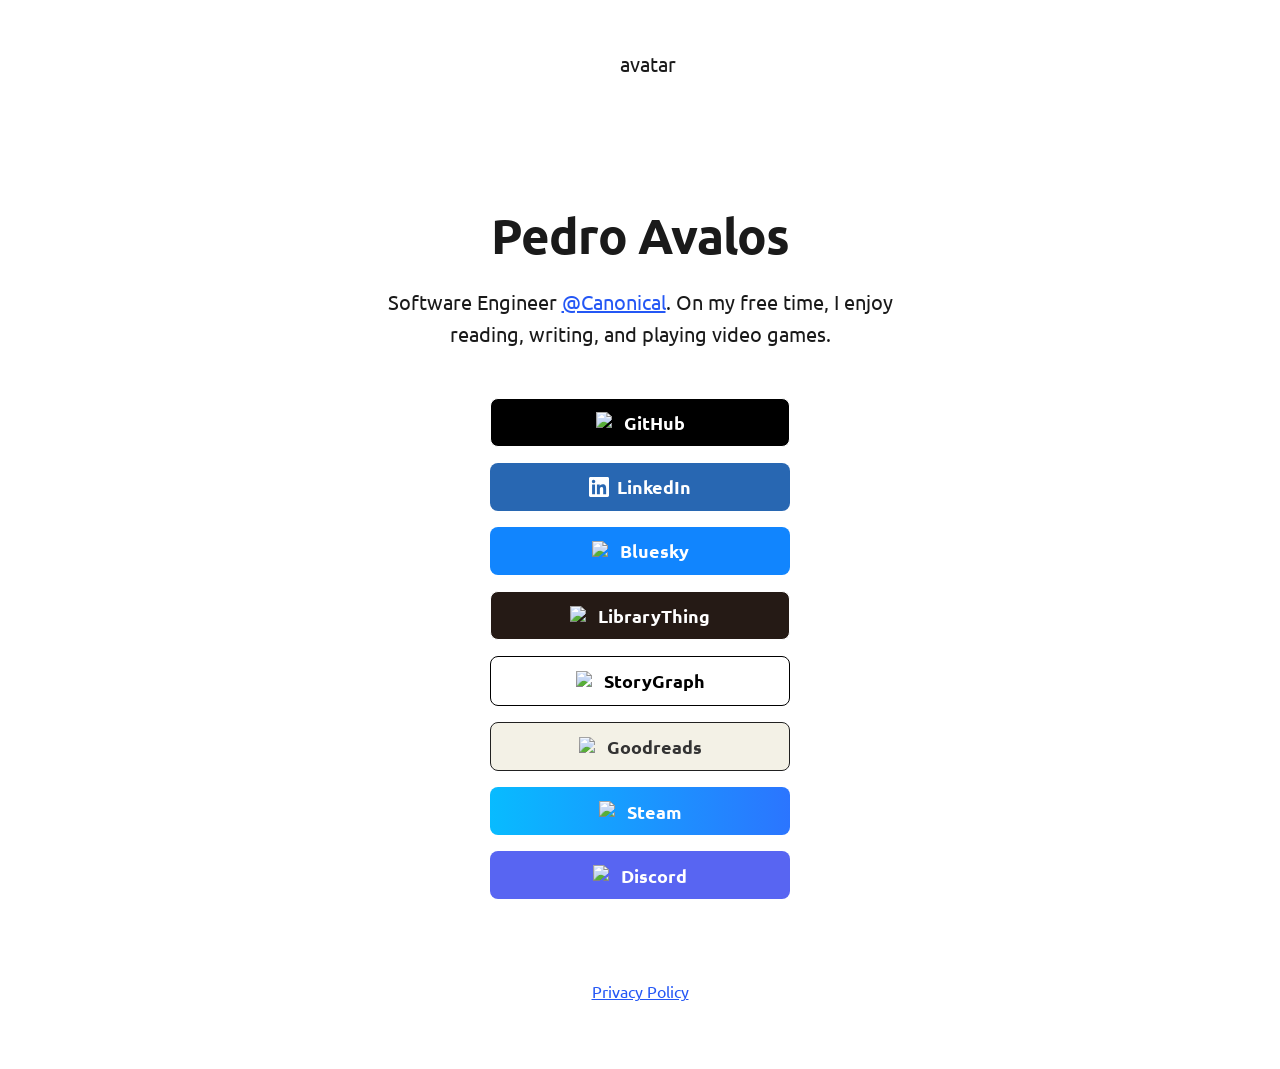
==== index.html @ b870639d "feat: add initial code" ====
<!doctype html>
<html class="theme-auto" lang="en">
  <head>
    <meta charset="utf-8" />
    <meta name="viewport" content="width=device-width, initial-scale=1" />

    <title>Pedro Avalos</title>
    <meta
      name="description"
      content="Pedro Avalos is a software engineer and avid reader."
    />
    <link rel="icon" type="image/png" href="images/avatar.png" />
    <link rel="canonical" href="https://links.pavalos.xyz" />
    <meta name="author" content="Pedro Avalos" />

    <meta
      name="theme-color"
      content="#ffffff"
      media="(prefers-color-scheme: light)"
    />
    <meta
      name="theme-color"
      content="#121212"
      media="(prefers-color-scheme: dark)"
    />

    <link rel="preconnect" href="https://fonts.googleapis.com" />
    <link rel="preconnect" href="https://fonts.gstatic.com" crossorigin />
    <link
      href="https://fonts.googleapis.com/css2?family=Ubuntu:ital,wght@0,300;0,400;0,500;0,700;1,300;1,400;1,500;1,700&display=swap"
      rel="stylesheet"
    />

    <script
      src="https://kit.fontawesome.com/ab210f94b9.js"
      crossorigin="anonymous"
    ></script>

    <link rel="stylesheet" href="css/reset.css" />
    <link rel="stylesheet" href="css/style.css" />
    <link rel="stylesheet" href="css/brands.css" />
  </head>
  <body>
    <div class="container">
      <div class="column">
        <main>
          <img
            class="avatar avatar--rounded"
            alt="avatar"
            src="https://gravatar.com/avatar/72b36fd81f186ebf557900daceefaf419f64071e469ca82c262ba1b2909dc4ea?s=128"
          />
          <h1>Pedro Avalos</h1>
          <p>
            Software Engineer
            <a
              href="https://canonical.com"
              target="_blank"
              rel="noopener noreferrer"
              >@Canonical</a
            >. On my free time, I enjoy reading, writing, and playing video
            games.
          </p>
          <nav class="button-stack" aria-label="Links">
            <a
              class="button button-github"
              href="https://github.com/pedro-avalos"
              target="_blank"
              rel="noopener noreferrer"
            >
              <img
                class="icon"
                aria-hidden="true"
                height="24"
                width="24"
                src="https://cdn.simpleicons.org/github/white?viewbox=auto"
                alt="GitHub Logo"
              />
              GitHub
            </a>
            <a
              class="button button-linked"
              href="https://www.linkedin.com/in/pedro-avalos"
              target="_blank"
              rel="noopener noreferrer"
            >
              <img
                class="icon"
                aria-hidden="true"
                src="images/icons/linkedin.svg"
                alt="LinkedIn Logo"
              />
              LinkedIn
            </a>
            <a
              class="button button-bluesky"
              href="https://bsky.app/profile/pavalos.xyz"
              target="_blank"
              rel="noopener noreferrer"
            >
              <img
                class="icon"
                aria-hidden="true"
                height="24"
                width="24"
                src="https://cdn.simpleicons.org/bluesky/white?viewbox=auto"
                alt="Bluesky Logo"
              />
              Bluesky
            </a>
            <a
              class="button button-librarything"
              href="https://www.librarything.com/profile/pavalos"
              target="_blank"
              rel="noopener noreferrer"
            >
              <img
                class="icon"
                aria-hidden="true"
                height="24"
                width="24"
                src="https://cdn.simpleicons.org/librarything/white?viewbox=auto"
                alt="LibraryThing Logo"
              />
              LibraryThing
            </a>
            <a
              class="button button-storygraph"
              href="https://app.thestorygraph.com/profile/pavalos"
              target="_blank"
              rel="noopener noreferrer"
            >
              <img
                class="icon"
                aria-hidden="true"
                height="24"
                width="24"
                src="https://cdn.simpleicons.org/thestorygraph?viewbox=auto"
                alt="StoryGraph Logo"
              />
              StoryGraph
            </a>
            <a
              class="button button-goodreads"
              href="https://www.goodreads.com/pavalos"
              target="_blank"
              rel="noopener noreferrer"
            >
              <img
                class="icon"
                aria-hidden="true"
                height="24"
                width="24"
                src="https://cdn.simpleicons.org/goodreads?viewbox=auto"
                alt="Goodreads Logo"
              />
              Goodreads
            </a>
            <a
              class="button button-steam"
              href="https://steamcommunity.com/id/pavalos/"
              target="_blank"
              rel="noopener noreferrer"
            >
              <img
                class="icon"
                aria-hidden="true"
                height="24"
                width="24"
                src="https://cdn.simpleicons.org/steam/white?viewbox=auto"
                alt="Steam Logo"
              />
              Steam
            </a>
            <a
              class="button button-discord"
              href="https://discord.com/users/222534407699955712"
              target="_blank"
              rel="noopener noreferrer"
            >
              <img
                class="icon"
                aria-hidden="true"
                height="24"
                width="24"
                src="https://cdn.simpleicons.org/discord/white?viewbox=auto"
                alt="Discord Logo"
              />
              Discord
            </a>
          </nav>
        </main>
        <footer>
          <a href="privacy.html">
            <i class="fa-solid fa-shield-halved"></i>
            Privacy Policy
          </a>
        </footer>
      </div>
    </div>
  </body>
</html>
---- css/style.css ----
.container {
  position: relative;
  width: 100%;
  max-width: 37.5rem; /* 600px */
  text-align: center;
  margin: 0 auto;
  padding: var(--spacing-xl) var(--spacing-m) 0 var(--spacing-m);
  box-sizing: border-box;
}
.container-left {
  position: relative;
  width: 100%;
  max-width: 37.5rem;
  text-align: left;
  margin: 0 auto;
  padding: 0 1.25rem;
  box-sizing: border-box;
}
.container-left p {
  margin-bottom: 1rem; /* 16px space between paragraphs */
}
.column {
  width: 100%;
  box-sizing: border-box;
}
/* For devices larger than 400px */
@media (min-width: 25rem) {
  /* 400px */
  .container {
    width: 85%;
  }
} /* For devices larger than 550px */
@media (min-width: 34.375rem) {
  /* 550px */
  .container {
    width: 80%;
  }
}

body {
  margin: 0;
  padding: 0;
  background-color: #ffffff;
  color: #1a1a1a;
  font-family: "Ubuntu", sans-serif;
  font-weight: 400;
  font-style: normal;
  line-height: 1.6;
}

:root {
  font-size: 16px; /* Using a 1.25 modular scale for typography */
  --scale-0: 1rem; /* 16px */
  --scale-1: 1.25rem; /* 20px */
  --scale-2: 1.563rem; /* 25px */
  --scale-3: 1.953rem; /* 31px */
  --scale-4: 2.441rem; /* 39px */
  --scale-5: 3.052rem; /* 49px */

  /* Spacing units */
  --spacing-xs: 0.5rem; /* 8px */
  --spacing-s: 1rem; /* 16px */
  --spacing-m: 1.5rem; /* 24px */
  --spacing-l: 2rem; /* 32px */
  --spacing-xl: 3rem; /* 48px */
  --spacing-xxl: 4rem; /* 64px */
}

.avatar {
  width: 8rem; /* 128px */
  height: 8rem;
  border-radius: 50%;
  object-fit: cover;
  background-position: center;
  margin-bottom: var(--spacing-l);
  margin-left: auto;
  margin-right: auto;
  display: block;
}

h1 {
  margin: 0 0 var(--spacing-m) 0;
  font-size: var(--scale-5); /* ~49px */
  font-weight: 800;
  line-height: 1.1;
  letter-spacing: -0.02em;
  word-wrap: break-word;
  overflow-wrap: break-word;
  hyphens: auto; /* Delete this to remove automatic hyphen on line break */
}
body {
  font-size: var(--scale-1); /* 20px */
  line-height: 1.6;
}
.container p {
  margin: 0 0 var(--spacing-xl) 0;
  font-size: var(--scale-1);
  line-height: 1.6;
}

footer {
  margin: var(--spacing-xxl) 0; /* 4rem (64px) top and bottom */
  font-size: var(--scale-0);
}

@media (max-width: 34.375rem) {
  /* 550px */
  h1 {
    font-size: 2rem;
  }
  body {
    font-size: var(--scale-0);
  }
  .container p {
    font-size: var(--scale-0);
  }
  .avatar {
    margin-bottom: var(--spacing-m);
  }
  footer {
    margin: var(--spacing-xl) 0; /* 3rem (48px) top and bottom */
  }
}

a {
  color: #2457f5;
  text-decoration: underline;
}
a:hover {
  color: #083bda;
}

.button,
button {
  display: inline-flex;
  align-items: center;
  justify-content: center;
  width: 18.75rem; /* 300px */
  min-height: 3rem; /* 48px */
  padding: 0.75rem 1rem; /* 12px ; 16px */
  font-size: 1.125rem; /* 18px */
  font-weight: 700;
  text-decoration: none;
  white-space: normal;
  background-color: var(--button-background, transparent);
  color: var(--button-text, #000000);
  border: var(--button-border, none);
  border-radius: 0.5rem;
  cursor: pointer;
  box-sizing: border-box;
  hyphens: auto; /* Delete this to remove automatic hyphen on line break */
  margin-bottom: 1rem;
  text-align: center;
  line-height: 1.3;
}

.icon {
  width: 1.25rem;
  height: 1.25rem;
  margin-right: 0.5rem;
  flex-shrink: 0;
}

.avatar--none {
  border-radius: 0%;
}

.avatar--rounded {
  border-radius: 50%;
}

.avatar--soft {
  border-radius: 0.5rem; /* 8px rounded corners */
}

:root.theme-light {
  color-scheme: light;
}

:root.theme-dark {
  color-scheme: dark;
}
:root.theme-dark :focus-visible {
  outline: 2px solid #4899f7;
  outline-offset: 2px;
}
:root.theme-dark body {
  background-color: #121212;
  color: #ffffff;
}
:root.theme-dark a:not(.button) {
  color: #4899f7;
}
:root.theme-dark a:not(.button):hover {
  color: #7ab8ff;
}

:root.theme-auto {
  color-scheme: light dark;
}
@media (prefers-color-scheme: dark) {
  :root.theme-auto body {
    background-color: #121212;
    color: #ffffff;
  }
  :root.theme-auto :focus-visible {
    outline: 2px solid #4899f7;
    outline-offset: 2px;
  }
  :root.theme-auto a:not(.button) {
    color: #4899f7;
  }
  :root.theme-auto a:not(.button):hover {
    color: #7ab8ff;
  }
}

.button:hover,
button:hover {
  color: var(--button-text, #000000);
}

.container-left nav {
  margin: var(--spacing-l) 0;
  text-align: left;
}
section {
  margin: var(--spacing-xl) 0;
  text-align: left;
}
h2 {
  font-size: var(--scale-3);
  font-weight: 700;
  margin-bottom: var(--spacing-m);
}
h3 {
  font-size: var(--scale-2);
  font-weight: 600;
  margin: var(--spacing-l) 0 var(--spacing-s) 0;
}
ul {
  list-style: none;
  padding: 0;
  margin: 0 0 var(--spacing-m) 0;
}
ul li {
  margin-bottom: var(--spacing-xs);
}

@media (max-width: 34.375rem) {
  h2 {
    font-size: var(--scale-2);
  }
  h3 {
    font-size: var(--scale-1);
  }
  section {
    margin: var(--spacing-l) 0;
  }
}
---- css/brands.css ----
.button,
button {
  transition:
    filter 0.2s ease,
    transform 0.2s ease;
}

.button:hover,
button:hover {
  filter: brightness(90%);
  transform: translateY(-1px);
}

.icon {
  filter: var(--icon-filter, none);
}

.button.button-default {
  --button-text: #ffffff;
  --button-background: #2457f5;
  --button-border: 1px solid #ffffff;
}

.button-bluesky {
  --button-text: #ffffff;
  --button-background: #1185fe;
}

.button-discord {
  --button-text: #ffffff;
  --button-background: #5865f2;
}

.button-github {
  --button-text: #ffffff;
  --button-background: #000000;
  --button-border: 1px solid #ffffff;
}

.button-linked {
  --button-text: #ffffff;
  --button-background: #2867b2;
}

.button-steam {
  --button-text: #ffffff;
  background-image: linear-gradient(90deg, #08bbff, #2b75ff);
}

.button-librarything {
  --button-text: #ffffff;
  --button-background: #251a15;
  --button-border: 1px solid #ffffff;
}

.button-goodreads {
  --button-text: #333333;
  --button-background: #f3f1e6;
  --button-border: 1px solid #212121;
}

.button-storygraph {
  --button-text: #000000;
  --button-background: #ffffff;
  --button-border: 1px solid #000000;
}
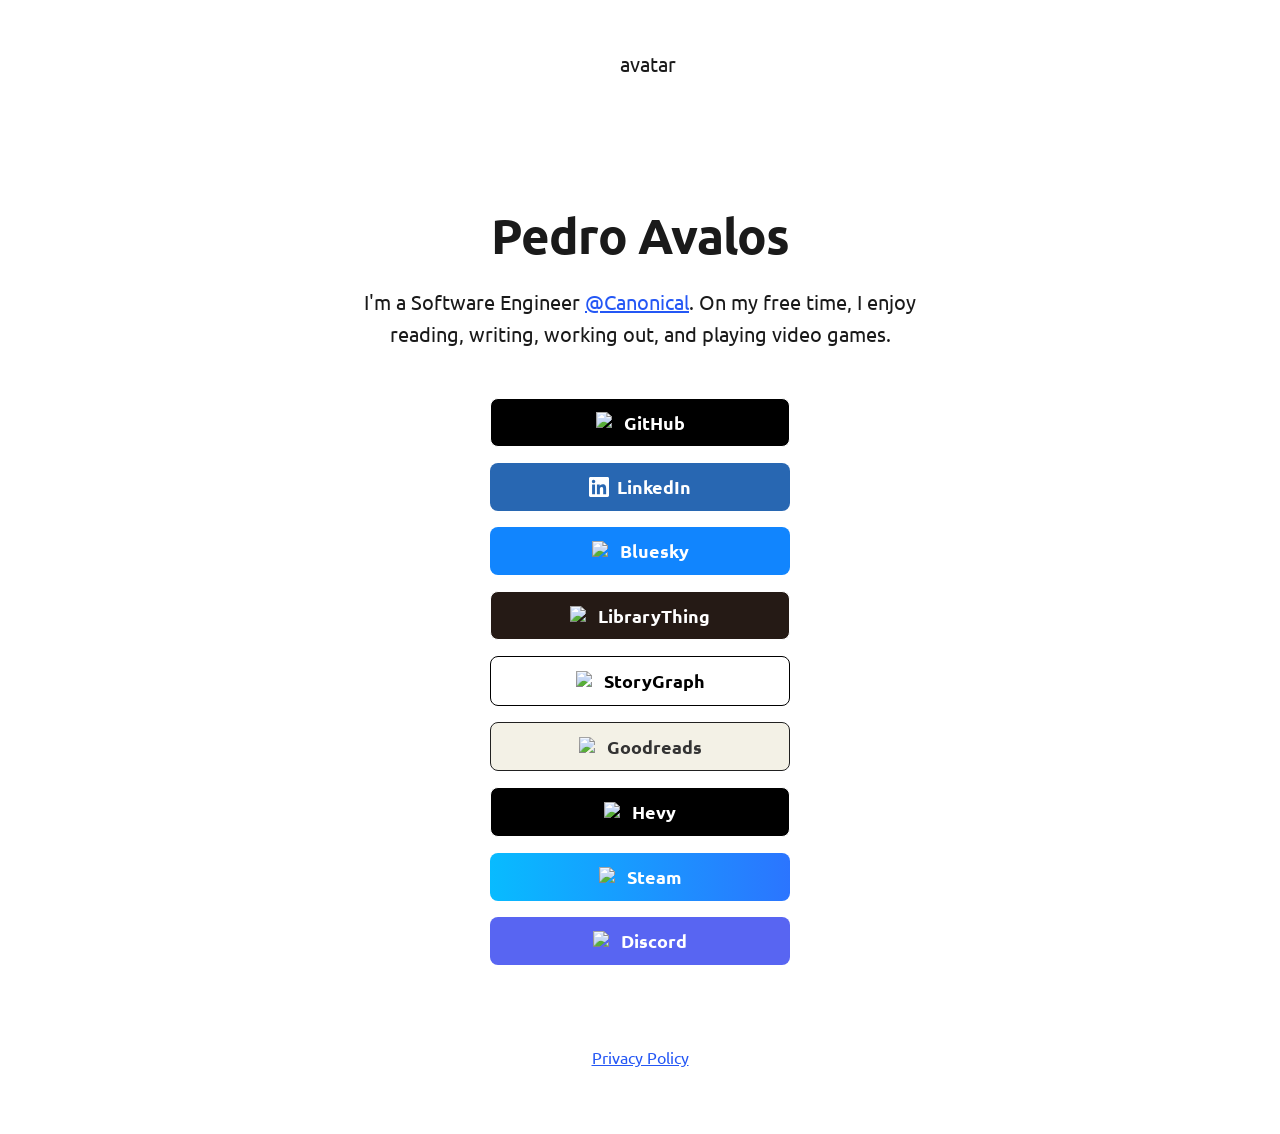
==== commit 6d681bb8: "feat: add hevy" ====
--- a/index.html
+++ b/index.html
@@ -9,7 +9,7 @@
       name="description"
       content="Pedro Avalos is a software engineer and avid reader."
     />
-    <link rel="icon" type="image/png" href="images/avatar.png" />
+    <link rel="shortcut icon" type="image/x-icon" href="images/favicon.ico" />
     <link rel="canonical" href="https://links.pavalos.xyz" />
     <meta name="author" content="Pedro Avalos" />
 
@@ -51,14 +51,14 @@
           />
           <h1>Pedro Avalos</h1>
           <p>
-            Software Engineer
+            I'm a Software Engineer
             <a
               href="https://canonical.com"
               target="_blank"
               rel="noopener noreferrer"
               >@Canonical</a
-            >. On my free time, I enjoy reading, writing, and playing video
-            games.
+            >. On my free time, I enjoy reading, writing, working out, and
+            playing video games.
           </p>
           <nav class="button-stack" aria-label="Links">
             <a
@@ -154,6 +154,22 @@
                 alt="Goodreads Logo"
               />
               Goodreads
+            </a>
+            <a
+              class="button button-hevy"
+              href="https://hevy.com/user/pavalos"
+              target="_blank"
+              rel="noopener noreferrer"
+            >
+              <img
+                class="icon"
+                aria-hidden="true"
+                height="24"
+                width="24"
+                src="https://cdn.simpleicons.org/hevy/white?viewbox=auto"
+                alt="Hevy Logo"
+              />
+              Hevy
             </a>
             <a
               class="button button-steam"
--- a/css/brands.css
+++ b/css/brands.css
@@ -53,6 +53,12 @@
   --button-border: 1px solid #ffffff;
 }
 
+.button-hevy {
+  --button-text: #ffffff;
+  --button-background: #000000;
+  --button-border: 1px solid #ffffff;
+}
+
 .button-goodreads {
   --button-text: #333333;
   --button-background: #f3f1e6;
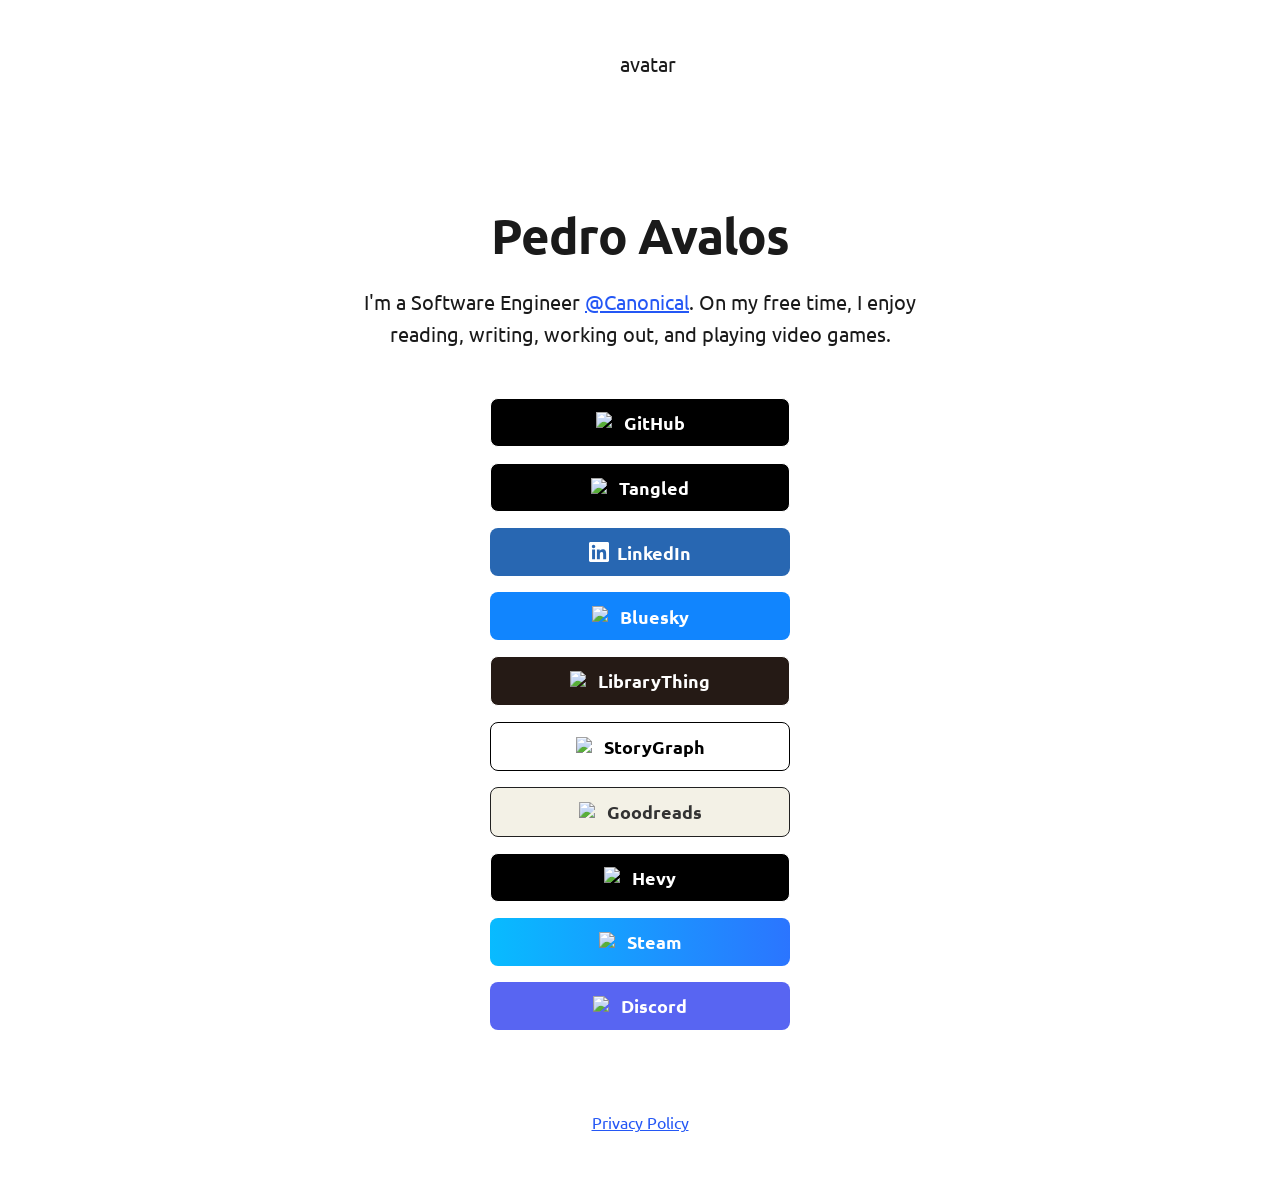
==== commit eae50dcf: "chore: add tangled.org link" ====
--- a/index.html
+++ b/index.html
@@ -78,6 +78,22 @@
               GitHub
             </a>
             <a
+              class="button button-tangled"
+              href="https://tangled.org/pavalos.xyz"
+              target="_blank"
+              rel="noopener noreferrer"
+            >
+              <img
+                class="icon"
+                aria-hidden="true"
+                height="24"
+                width="24"
+                src="https://cdn.simpleicons.org/tangled/white?viewbox=auto"
+                alt="Tangled Logo"
+              />
+              Tangled
+            </a>
+            <a
               class="button button-linked"
               href="https://www.linkedin.com/in/pedro-avalos"
               target="_blank"
--- a/css/brands.css
+++ b/css/brands.css
@@ -37,6 +37,12 @@
   --button-border: 1px solid #ffffff;
 }
 
+.button-tangled {
+  --button-text: #ffffff;
+  --button-background: #000000;
+  --button-border: 1px solid #ffffff;
+}
+
 .button-linked {
   --button-text: #ffffff;
   --button-background: #2867b2;
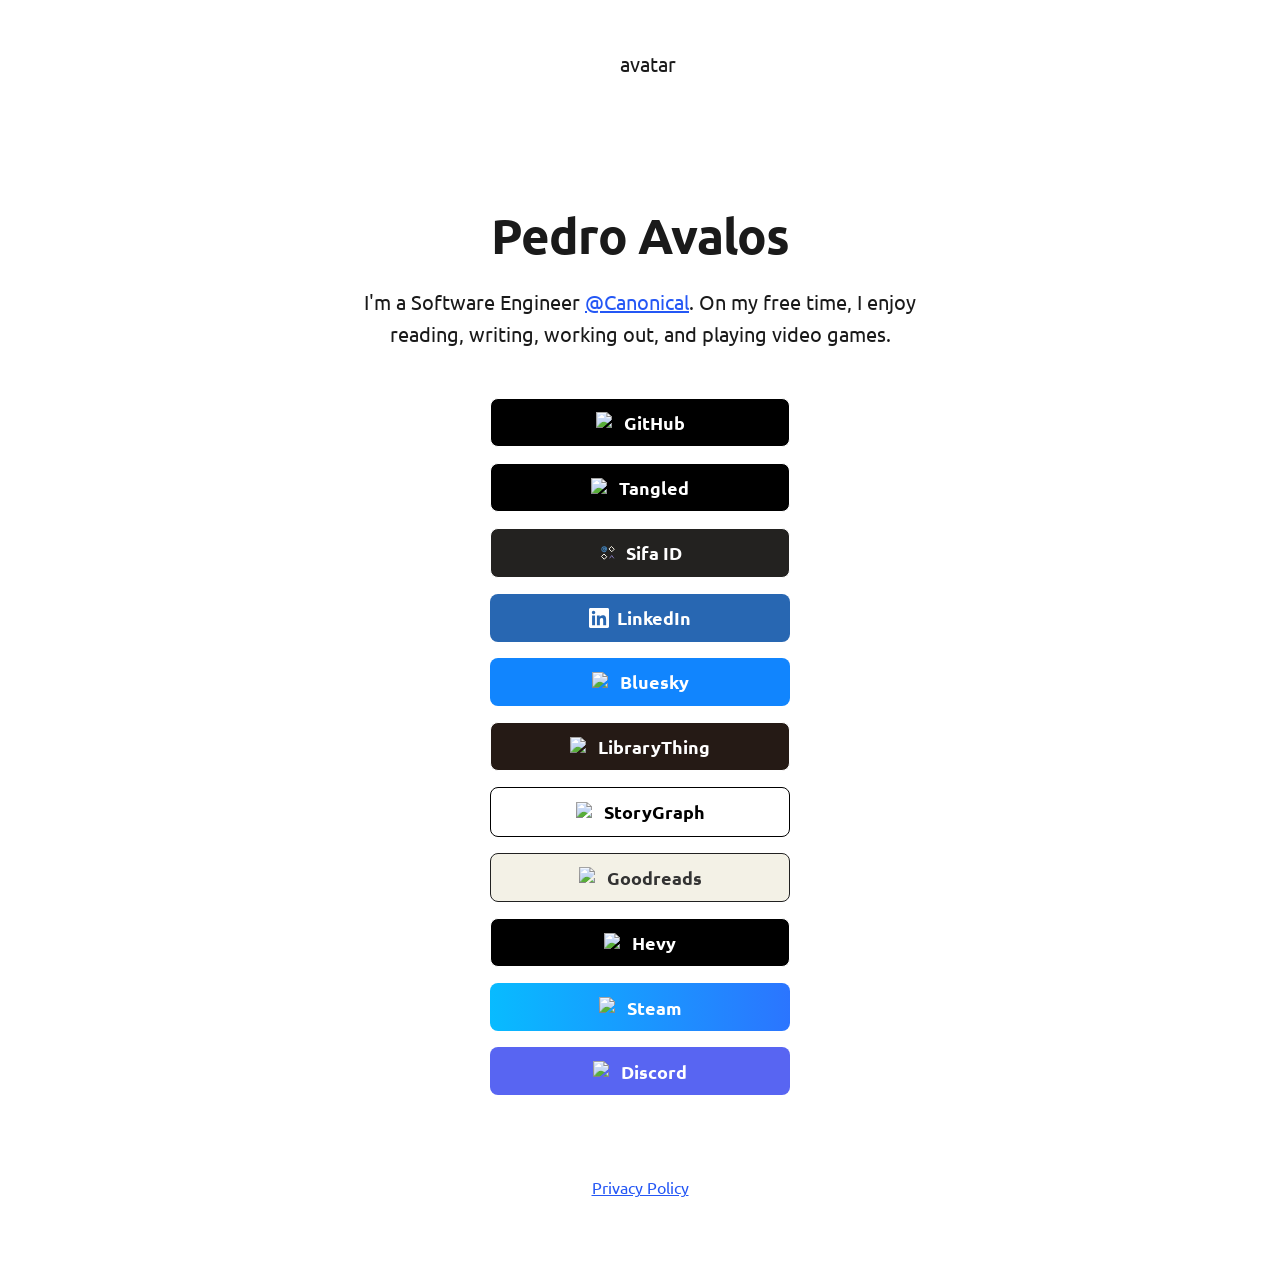
==== commit 09a3b240: "feat: add sifa.id link" ====
--- a/index.html
+++ b/index.html
@@ -94,6 +94,20 @@
               Tangled
             </a>
             <a
+              class="button button-sifa"
+              href="https://sifa.id/p/pavalos.xyz"
+              target="_blank"
+              rel="noopener noreferrer"
+            >
+              <img
+                class="icon"
+                aria-hidden="true"
+                src="images/icons/sifa.svg"
+                alt="Sifa ID Logo"
+              />
+              Sifa ID
+            </a>
+            <a
               class="button button-linked"
               href="https://www.linkedin.com/in/pedro-avalos"
               target="_blank"
--- a/css/brands.css
+++ b/css/brands.css
@@ -48,6 +48,12 @@
   --button-background: #2867b2;
 }
 
+.button-sifa {
+  --button-text: #ffffff;
+  --button-background: #232220;
+  --button-border: 1px solid #ffffff;
+}
+
 .button-steam {
   --button-text: #ffffff;
   background-image: linear-gradient(90deg, #08bbff, #2b75ff);
